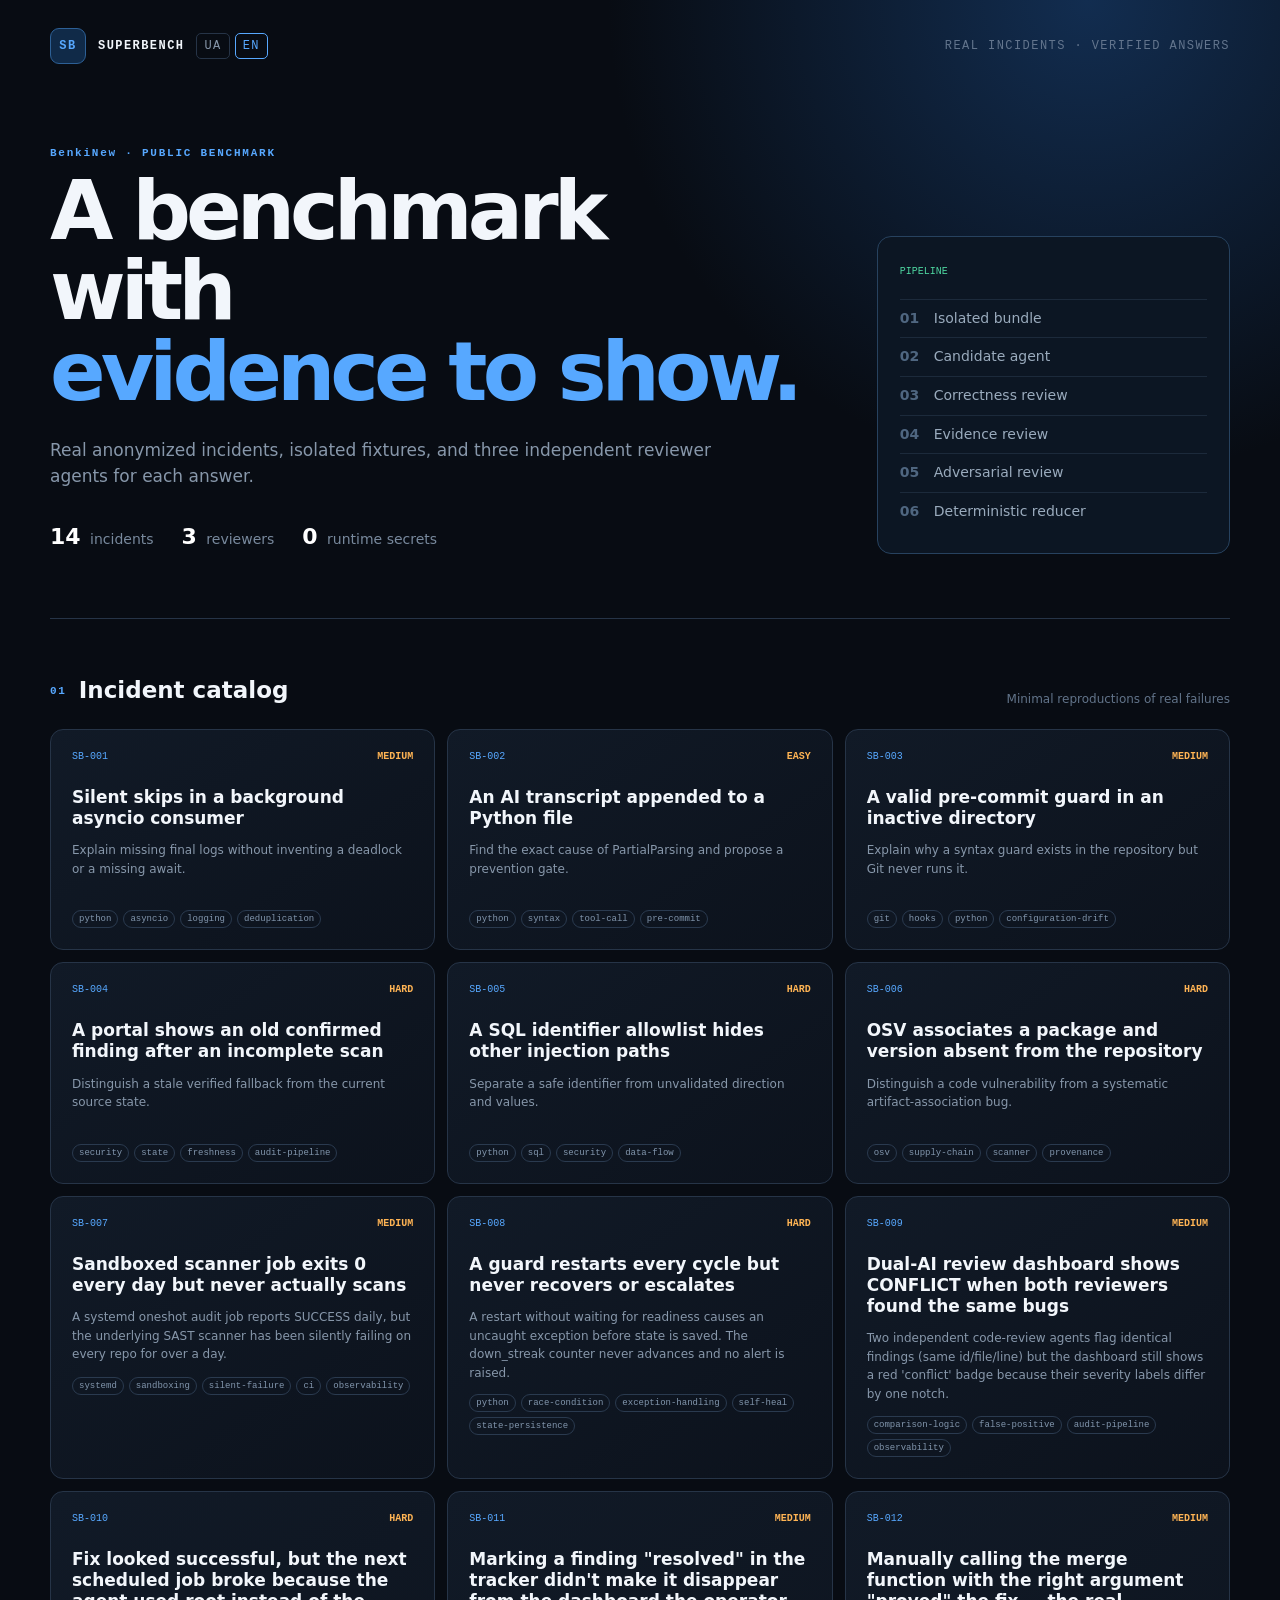
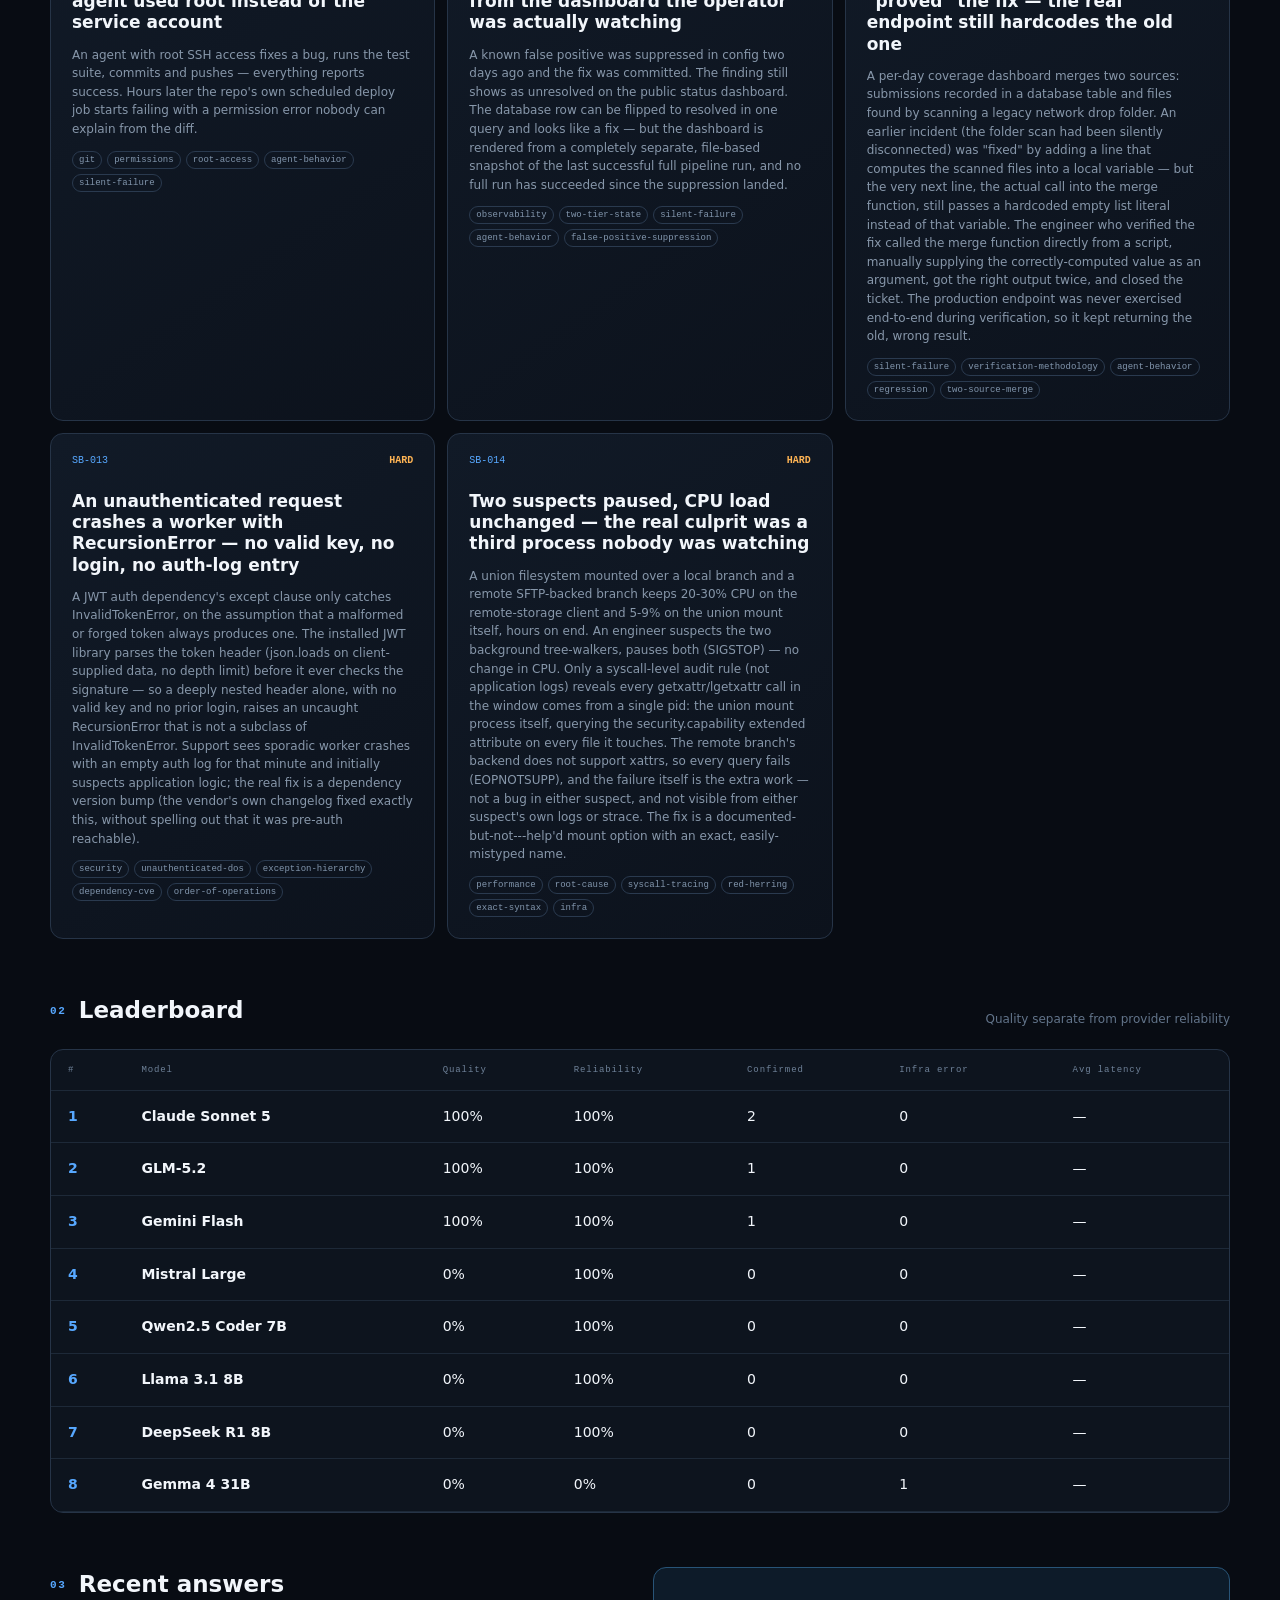
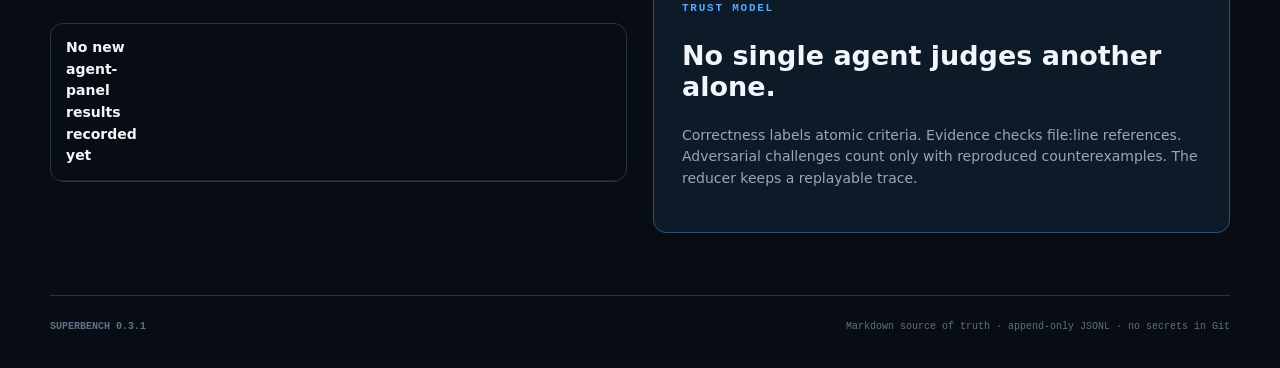
==== site/en/index.html @ d1d745d4 "Add English documentation and static UA EN website switching" ====
<!doctype html><html lang="en"><head><meta charset="utf-8"><meta name="viewport" content="width=device-width,initial-scale=1"><meta name="color-scheme" content="dark"><title>SUPERBENCH · AI Agent Benchmark</title><link rel="stylesheet" href="../assets/app.css"></head><body><main><header><nav><div class="logo">SB</div><b>SUPERBENCH</b><div class="language-switch" aria-label="Site language"><a href="../" lang="uk" hreflang="uk">UA</a><a href="./" lang="en" hreflang="en" aria-current="page">EN</a></div><span>REAL INCIDENTS · VERIFIED ANSWERS</span></nav><div class="hero"><div><p class="eyebrow">BenkiNew · PUBLIC BENCHMARK</p><h1>A benchmark with<br><em>evidence to show.</em></h1><p class="lead">Real anonymized incidents, isolated fixtures, and three independent reviewer agents for each answer.</p><div class="hero-stats"><span><b>14</b> incidents</span><span><b>3</b> reviewers</span><span><b>0</b> runtime secrets</span></div></div><aside><span>PIPELINE</span><ol><li><b>01</b> Isolated bundle</li><li><b>02</b> Candidate agent</li><li><b>03</b> Correctness review</li><li><b>04</b> Evidence review</li><li><b>05</b> Adversarial review</li><li><b>06</b> Deterministic reducer</li></ol></aside></div></header><section><div class="section-title"><div><span>01</span><h2>Incident catalog</h2></div><p>Minimal reproductions of real failures</p></div><div class="cases"><article class="case"><div class="case-top"><span>SB-001</span><b>medium</b></div><h3>Silent skips in a background asyncio consumer</h3><p>Explain missing final logs without inventing a deadlock or a missing await.</p><div class="tags"><i>python</i><i>asyncio</i><i>logging</i><i>deduplication</i></div></article><article class="case"><div class="case-top"><span>SB-002</span><b>easy</b></div><h3>An AI transcript appended to a Python file</h3><p>Find the exact cause of PartialParsing and propose a prevention gate.</p><div class="tags"><i>python</i><i>syntax</i><i>tool-call</i><i>pre-commit</i></div></article><article class="case"><div class="case-top"><span>SB-003</span><b>medium</b></div><h3>A valid pre-commit guard in an inactive directory</h3><p>Explain why a syntax guard exists in the repository but Git never runs it.</p><div class="tags"><i>git</i><i>hooks</i><i>python</i><i>configuration-drift</i></div></article><article class="case"><div class="case-top"><span>SB-004</span><b>hard</b></div><h3>A portal shows an old confirmed finding after an incomplete scan</h3><p>Distinguish a stale verified fallback from the current source state.</p><div class="tags"><i>security</i><i>state</i><i>freshness</i><i>audit-pipeline</i></div></article><article class="case"><div class="case-top"><span>SB-005</span><b>hard</b></div><h3>A SQL identifier allowlist hides other injection paths</h3><p>Separate a safe identifier from unvalidated direction and values.</p><div class="tags"><i>python</i><i>sql</i><i>security</i><i>data-flow</i></div></article><article class="case"><div class="case-top"><span>SB-006</span><b>hard</b></div><h3>OSV associates a package and version absent from the repository</h3><p>Distinguish a code vulnerability from a systematic artifact-association bug.</p><div class="tags"><i>osv</i><i>supply-chain</i><i>scanner</i><i>provenance</i></div></article><article class="case"><div class="case-top"><span>SB-007</span><b>medium</b></div><h3>Sandboxed scanner job exits 0 every day but never actually scans</h3><p>A systemd oneshot audit job reports SUCCESS daily, but the underlying SAST scanner has been silently failing on every repo for over a day.</p><div class="tags"><i>systemd</i><i>sandboxing</i><i>silent-failure</i><i>ci</i><i>observability</i></div></article><article class="case"><div class="case-top"><span>SB-008</span><b>hard</b></div><h3>A guard restarts every cycle but never recovers or escalates</h3><p>A restart without waiting for readiness causes an uncaught exception before state is saved. The down_streak counter never advances and no alert is raised.</p><div class="tags"><i>python</i><i>race-condition</i><i>exception-handling</i><i>self-heal</i><i>state-persistence</i></div></article><article class="case"><div class="case-top"><span>SB-009</span><b>medium</b></div><h3>Dual-AI review dashboard shows CONFLICT when both reviewers found the same bugs</h3><p>Two independent code-review agents flag identical findings (same id/file/line) but the dashboard still shows a red &#x27;conflict&#x27; badge because their severity labels differ by one notch.</p><div class="tags"><i>comparison-logic</i><i>false-positive</i><i>audit-pipeline</i><i>observability</i></div></article><article class="case"><div class="case-top"><span>SB-010</span><b>hard</b></div><h3>Fix looked successful, but the next scheduled job broke because the agent used root instead of the service account</h3><p>An agent with root SSH access fixes a bug, runs the test suite, commits and pushes — everything reports success. Hours later the repo&#x27;s own scheduled deploy job starts failing with a permission error nobody can explain from the diff.</p><div class="tags"><i>git</i><i>permissions</i><i>root-access</i><i>agent-behavior</i><i>silent-failure</i></div></article><article class="case"><div class="case-top"><span>SB-011</span><b>medium</b></div><h3>Marking a finding &quot;resolved&quot; in the tracker didn&#x27;t make it disappear from the dashboard the operator was actually watching</h3><p>A known false positive was suppressed in config two days ago and the fix was committed. The finding still shows as unresolved on the public status dashboard. The database row can be flipped to resolved in one query and looks like a fix — but the dashboard is rendered from a completely separate, file-based snapshot of the last successful full pipeline run, and no full run has succeeded since the suppression landed.</p><div class="tags"><i>observability</i><i>two-tier-state</i><i>silent-failure</i><i>agent-behavior</i><i>false-positive-suppression</i></div></article><article class="case"><div class="case-top"><span>SB-012</span><b>medium</b></div><h3>Manually calling the merge function with the right argument &quot;proved&quot; the fix — the real endpoint still hardcodes the old one</h3><p>A per-day coverage dashboard merges two sources: submissions recorded in a database table and files found by scanning a legacy network drop folder. An earlier incident (the folder scan had been silently disconnected) was &quot;fixed&quot; by adding a line that computes the scanned files into a local variable — but the very next line, the actual call into the merge function, still passes a hardcoded empty list literal instead of that variable. The engineer who verified the fix called the merge function directly from a script, manually supplying the correctly-computed value as an argument, got the right output twice, and closed the ticket. The production endpoint was never exercised end-to-end during verification, so it kept returning the old, wrong result.</p><div class="tags"><i>silent-failure</i><i>verification-methodology</i><i>agent-behavior</i><i>regression</i><i>two-source-merge</i></div></article><article class="case"><div class="case-top"><span>SB-013</span><b>hard</b></div><h3>An unauthenticated request crashes a worker with RecursionError — no valid key, no login, no auth-log entry</h3><p>A JWT auth dependency&#x27;s except clause only catches InvalidTokenError, on the assumption that a malformed or forged token always produces one. The installed JWT library parses the token header (json.loads on client-supplied data, no depth limit) before it ever checks the signature — so a deeply nested header alone, with no valid key and no prior login, raises an uncaught RecursionError that is not a subclass of InvalidTokenError. Support sees sporadic worker crashes with an empty auth log for that minute and initially suspects application logic; the real fix is a dependency version bump (the vendor&#x27;s own changelog fixed exactly this, without spelling out that it was pre-auth reachable).</p><div class="tags"><i>security</i><i>unauthenticated-dos</i><i>exception-hierarchy</i><i>dependency-cve</i><i>order-of-operations</i></div></article><article class="case"><div class="case-top"><span>SB-014</span><b>hard</b></div><h3>Two suspects paused, CPU load unchanged — the real culprit was a third process nobody was watching</h3><p>A union filesystem mounted over a local branch and a remote SFTP-backed branch keeps 20-30% CPU on the remote-storage client and 5-9% on the union mount itself, hours on end. An engineer suspects the two background tree-walkers, pauses both (SIGSTOP) — no change in CPU. Only a syscall-level audit rule (not application logs) reveals every getxattr/lgetxattr call in the window comes from a single pid: the union mount process itself, querying the security.capability extended attribute on every file it touches. The remote branch&#x27;s backend does not support xattrs, so every query fails (EOPNOTSUPP), and the failure itself is the extra work — not a bug in either suspect, and not visible from either suspect&#x27;s own logs or strace. The fix is a documented-but-not---help&#x27;d mount option with an exact, easily-mistyped name.</p><div class="tags"><i>performance</i><i>root-cause</i><i>syscall-tracing</i><i>red-herring</i><i>exact-syntax</i><i>infra</i></div></article></div></section><section><div class="section-title"><div><span>02</span><h2>Leaderboard</h2></div><p>Quality separate from provider reliability</p></div><div class="table-wrap"><table><thead><tr><th>#</th><th>Model</th><th>Quality</th><th>Reliability</th><th>Confirmed</th><th>Infra error</th><th>Avg latency</th></tr></thead><tbody><tr><td><strong>1</strong></td><td><b>Claude Sonnet 5</b></td><td>100%</td><td>100%</td><td>2</td><td>0</td><td>—</td></tr><tr><td><strong>2</strong></td><td><b>GLM-5.2</b></td><td>100%</td><td>100%</td><td>1</td><td>0</td><td>—</td></tr><tr><td><strong>3</strong></td><td><b>Gemini Flash</b></td><td>100%</td><td>100%</td><td>1</td><td>0</td><td>—</td></tr><tr><td><strong>4</strong></td><td><b>Mistral Large</b></td><td>0%</td><td>100%</td><td>0</td><td>0</td><td>—</td></tr><tr><td><strong>5</strong></td><td><b>Qwen2.5 Coder 7B</b></td><td>0%</td><td>100%</td><td>0</td><td>0</td><td>—</td></tr><tr><td><strong>6</strong></td><td><b>Llama 3.1 8B</b></td><td>0%</td><td>100%</td><td>0</td><td>0</td><td>—</td></tr><tr><td><strong>7</strong></td><td><b>DeepSeek R1 8B</b></td><td>0%</td><td>100%</td><td>0</td><td>0</td><td>—</td></tr><tr><td><strong>8</strong></td><td><b>Gemma 4 31B</b></td><td>0%</td><td>0%</td><td>0</td><td>1</td><td>—</td></tr></tbody></table></div></section><section class="split"><div><div class="section-title"><div><span>03</span><h2>Recent answers</h2></div></div><ul class="recent"><li><b>No new agent-panel results recorded yet</b></li></ul></div><div class="principles"><span>TRUST MODEL</span><h2>No single agent judges another alone.</h2><p>Correctness labels atomic criteria. Evidence checks file:line references. Adversarial challenges count only with reproduced counterexamples. The reducer keeps a replayable trace.</p></div></section><footer><b>SUPERBENCH 0.3.1</b><span>Markdown source of truth · append-only JSONL · no secrets in Git</span></footer></main></body></html>
---- site/assets/app.css ----
:root{--bg:#080c13;--panel:#101824;--line:#263447;--text:#f2f6fb;--muted:#8797aa;--blue:#57a8ff;--green:#4ed6a0;--orange:#ffb454}*{box-sizing:border-box}body{margin:0;background:radial-gradient(circle at 85% 0,#122d50 0,transparent 30rem),var(--bg);color:var(--text);font:14px/1.55 Inter,system-ui,sans-serif}main{width:min(1180px,calc(100% - 36px));margin:auto}header{padding:28px 0 64px;border-bottom:1px solid var(--line)}nav{display:flex;align-items:center;gap:12px;font:12px ui-monospace,monospace;letter-spacing:.12em}nav>span{margin-left:auto;color:#63758d}.logo{display:grid;place-items:center;width:36px;height:36px;border-radius:9px;background:#102a48;border:1px solid #2d6096;color:var(--blue);font-weight:900}.hero{display:grid;grid-template-columns:1.5fr .7fr;gap:70px;align-items:end;padding-top:72px}.eyebrow,.section-title span,.principles>span{color:var(--blue);font:700 11px ui-monospace,monospace;letter-spacing:.16em}h1{font-size:clamp(46px,7vw,82px);line-height:.98;letter-spacing:-.06em;margin:12px 0 25px}h1 em{font-style:normal;color:var(--blue)}.lead{max-width:700px;color:var(--muted);font-size:17px}.hero-stats{display:flex;gap:28px;margin-top:30px;color:#78899d}.hero-stats b{color:#fff;font-size:22px;margin-right:5px}.hero aside{padding:22px;border:1px solid #27425f;border-radius:14px;background:#0c1623}.hero aside>span{font:10px ui-monospace,monospace;color:var(--green)}ol{list-style:none;margin:18px 0 0;padding:0}ol li{padding:8px 0;border-top:1px solid #1c2a3b;color:#9aabbd}ol b{color:#4f6680;margin-right:10px}section{padding-top:54px}.section-title{display:flex;align-items:end;justify-content:space-between;margin-bottom:20px}.section-title>div{display:flex;align-items:center;gap:12px}.section-title h2{margin:0;font-size:23px}.section-title p{margin:0;color:#62748a;font-size:12px}.cases{display:grid;grid-template-columns:repeat(3,1fr);gap:12px}.case{padding:21px;border:1px solid var(--line);border-radius:13px;background:linear-gradient(145deg,#111a27,#0c121c);min-height:220px}.case-top{display:flex;justify-content:space-between;color:var(--blue);font:10px ui-monospace,monospace}.case-top b{color:var(--orange);text-transform:uppercase}.case h3{font-size:17px;line-height:1.25;margin:25px 0 9px}.case p{color:var(--muted);font-size:12px;min-height:57px}.tags{display:flex;flex-wrap:wrap;gap:5px}.tags i{font-style:normal;font:9px ui-monospace,monospace;color:#8296ad;padding:3px 6px;border:1px solid #2a3a4f;border-radius:99px}.table-wrap{overflow:auto;border:1px solid var(--line);border-radius:13px;background:#0d141e}table{border-collapse:collapse;width:100%;min-width:720px}th,td{text-align:left;padding:15px 17px;border-bottom:1px solid #1d2938}th{font:9px ui-monospace,monospace;letter-spacing:.1em;color:#6f8299}td:first-child strong{color:var(--blue)}.split{display:grid;grid-template-columns:1fr 1fr;gap:26px}.recent{list-style:none;margin:0;padding:0;border:1px solid var(--line);border-radius:13px;overflow:hidden}.recent li{display:grid;grid-template-columns:80px 1fr auto;gap:10px;padding:13px 15px;border-bottom:1px solid #1d2938}.recent span{color:var(--blue);font:10px ui-monospace,monospace}.recent i{font:9px ui-monospace,monospace;text-transform:uppercase}.confirmed{color:var(--green)}.rejected{color:#ff6b7a}.pending,.partial{color:var(--orange)}.principles{padding:28px;border:1px solid #285477;border-radius:13px;background:#0d1b29}.principles h2{font-size:27px;line-height:1.15}.principles p{color:#95a7ba}footer{display:flex;justify-content:space-between;margin-top:62px;padding:25px 0 35px;border-top:1px solid var(--line);color:#5e7187;font:10px ui-monospace,monospace}@media(max-width:850px){.hero,.split{grid-template-columns:1fr}.cases{grid-template-columns:repeat(2,1fr)}}@media(max-width:560px){.cases{grid-template-columns:1fr}.hero{padding-top:42px}.section-title p,nav>span{display:none}footer{flex-direction:column;gap:8px}}.language-switch{display:flex;gap:5px}.language-switch a{color:var(--muted);padding:5px 7px;border:1px solid var(--line);border-radius:5px;text-decoration:none}.language-switch a[aria-current="page"]{color:var(--blue);border-color:var(--blue)}.language-switch a:focus-visible{outline:2px solid var(--blue);outline-offset:3px}:root{--bg:var(--ss-bg,#080c13);--panel:var(--ss-surface,#101824);--line:var(--ss-line,#263447);--text:var(--ss-text,#f2f6fb);--muted:var(--ss-text-muted,#8797aa);--blue:var(--ss-info,#57a8ff);--green:var(--ss-ok,#4ed6a0);--orange:var(--ss-warn,#ffb454)}body{font-family:var(--ss-font-sans,system-ui,sans-serif)}
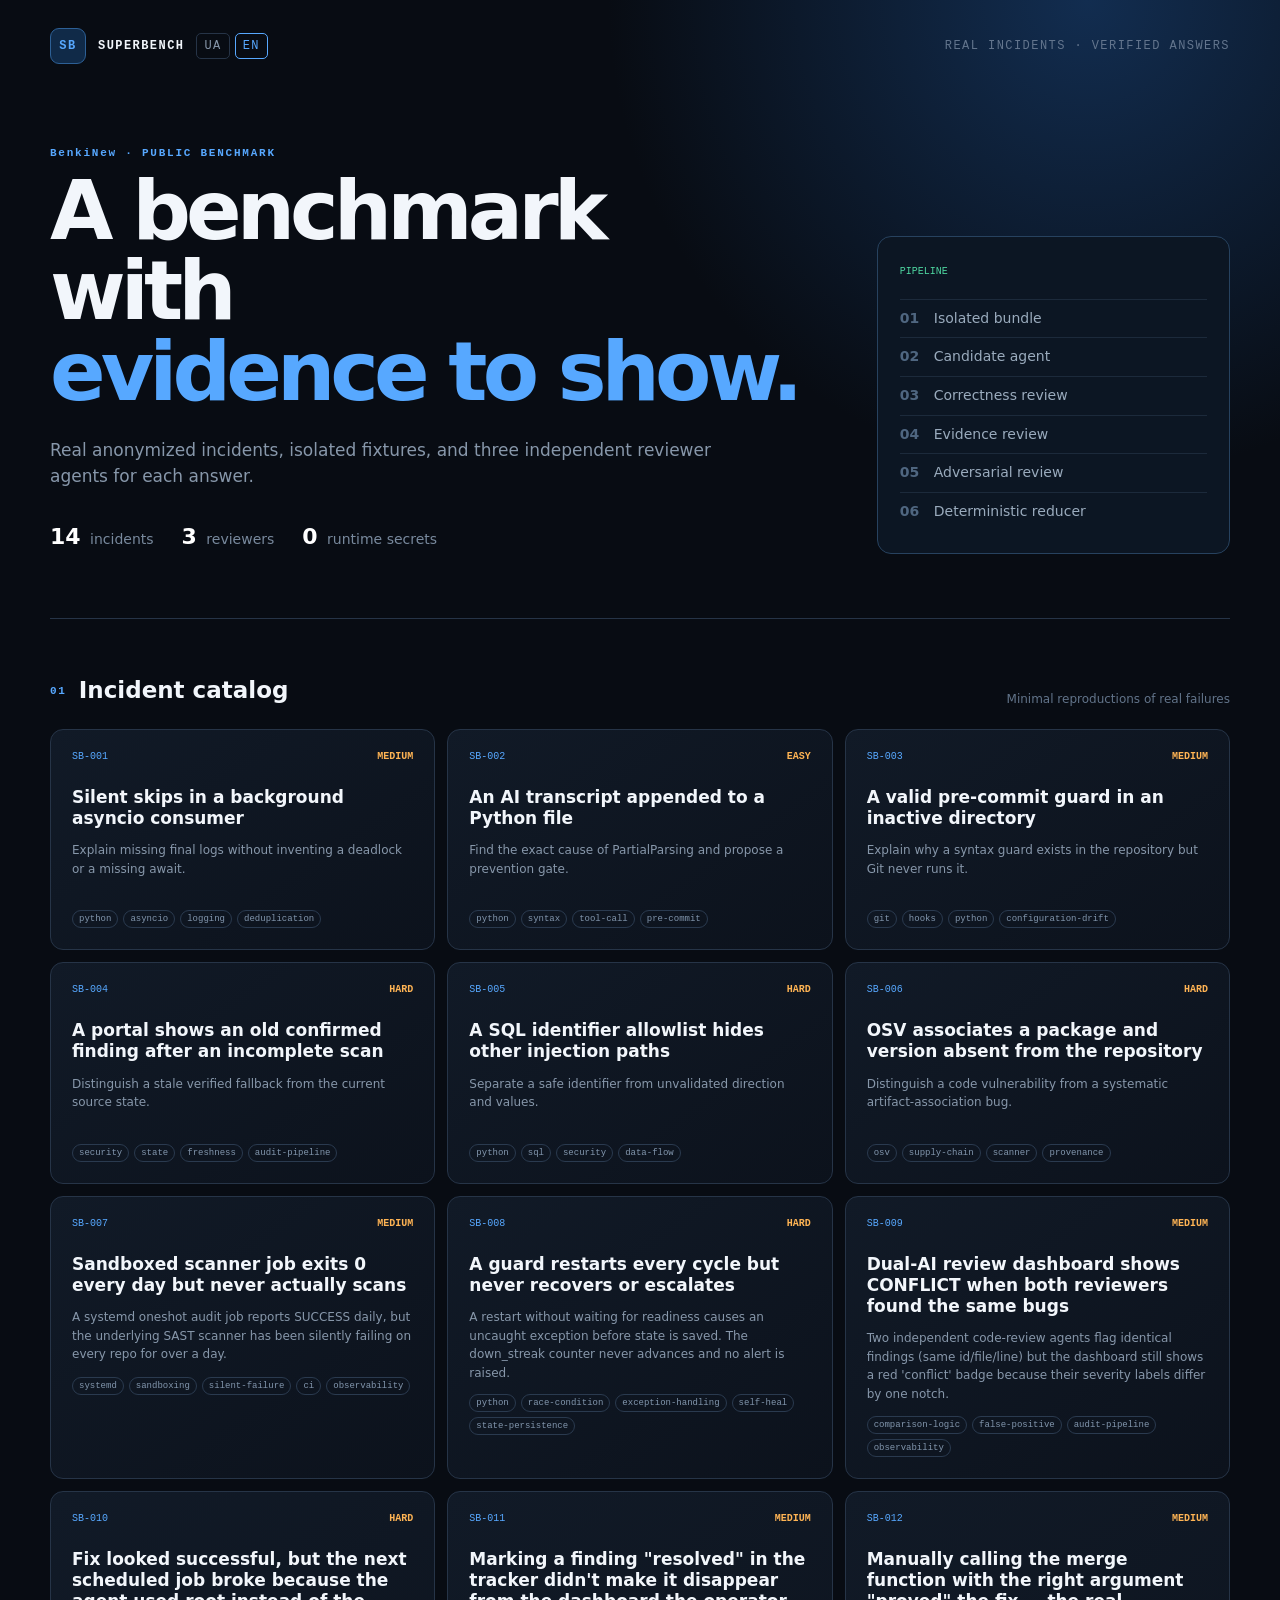
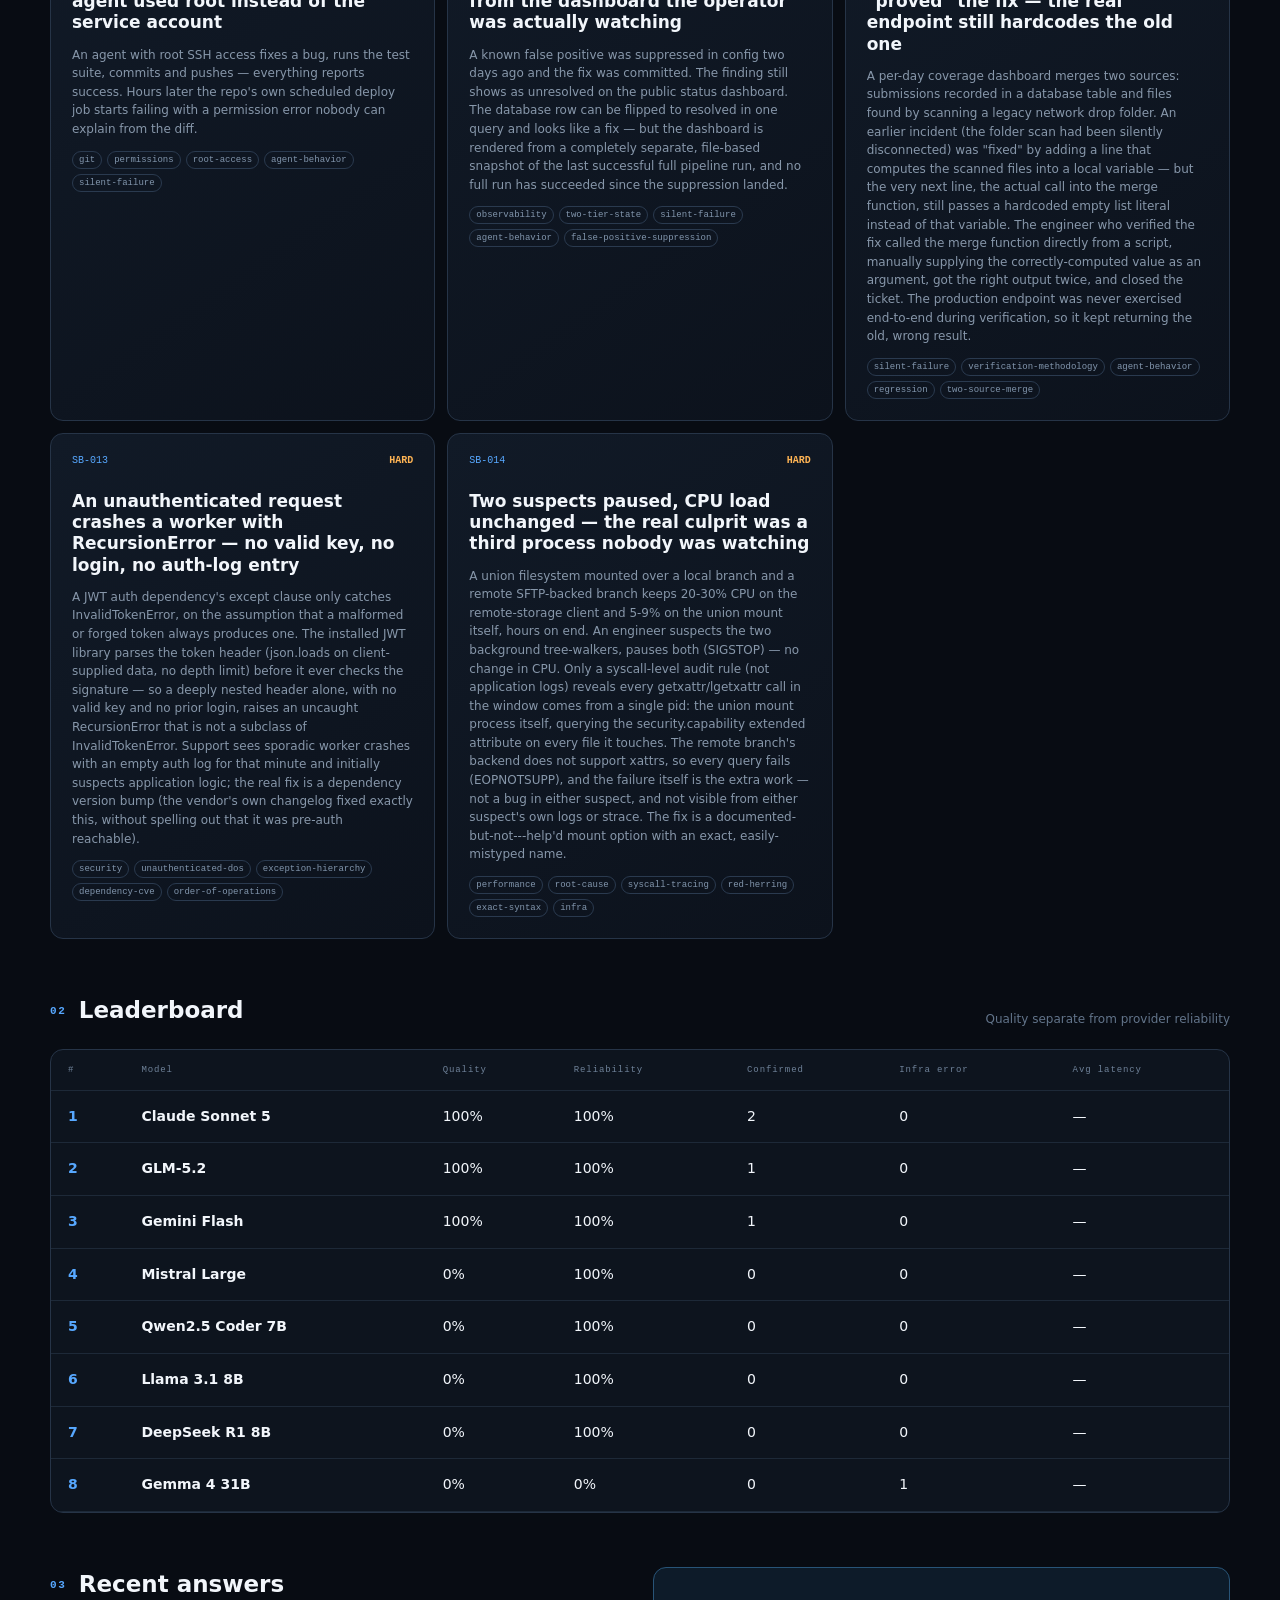
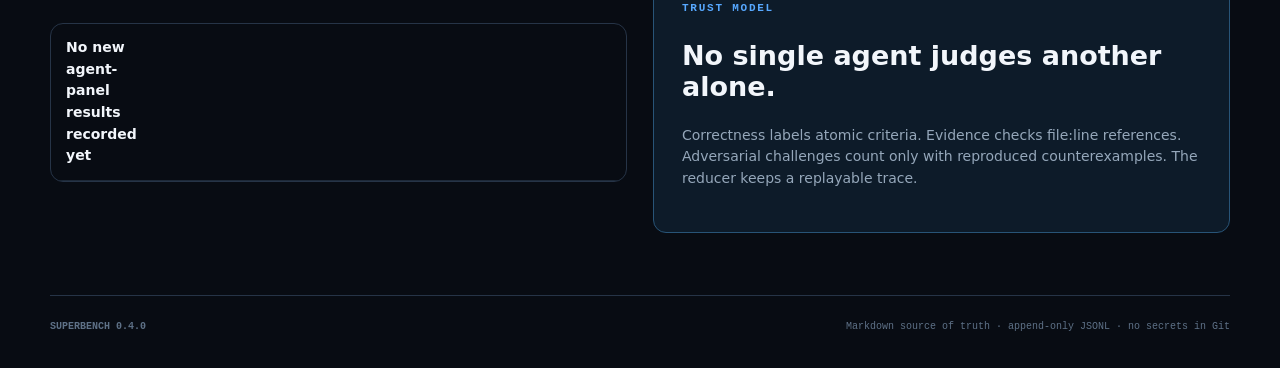
==== commit 0fd2e719: "feat: add experimental scoped repair proof assessments" ====
--- a/site/en/index.html
+++ b/site/en/index.html
@@ -1 +1 @@
-<!doctype html><html lang="en"><head><meta charset="utf-8"><meta name="viewport" content="width=device-width,initial-scale=1"><meta name="color-scheme" content="dark"><title>SUPERBENCH · AI Agent Benchmark</title><link rel="stylesheet" href="../assets/app.css"></head><body><main><header><nav><div class="logo">SB</div><b>SUPERBENCH</b><div class="language-switch" aria-label="Site language"><a href="../" lang="uk" hreflang="uk">UA</a><a href="./" lang="en" hreflang="en" aria-current="page">EN</a></div><span>REAL INCIDENTS · VERIFIED ANSWERS</span></nav><div class="hero"><div><p class="eyebrow">BenkiNew · PUBLIC BENCHMARK</p><h1>A benchmark with<br><em>evidence to show.</em></h1><p class="lead">Real anonymized incidents, isolated fixtures, and three independent reviewer agents for each answer.</p><div class="hero-stats"><span><b>14</b> incidents</span><span><b>3</b> reviewers</span><span><b>0</b> runtime secrets</span></div></div><aside><span>PIPELINE</span><ol><li><b>01</b> Isolated bundle</li><li><b>02</b> Candidate agent</li><li><b>03</b> Correctness review</li><li><b>04</b> Evidence review</li><li><b>05</b> Adversarial review</li><li><b>06</b> Deterministic reducer</li></ol></aside></div></header><section><div class="section-title"><div><span>01</span><h2>Incident catalog</h2></div><p>Minimal reproductions of real failures</p></div><div class="cases"><article class="case"><div class="case-top"><span>SB-001</span><b>medium</b></div><h3>Silent skips in a background asyncio consumer</h3><p>Explain missing final logs without inventing a deadlock or a missing await.</p><div class="tags"><i>python</i><i>asyncio</i><i>logging</i><i>deduplication</i></div></article><article class="case"><div class="case-top"><span>SB-002</span><b>easy</b></div><h3>An AI transcript appended to a Python file</h3><p>Find the exact cause of PartialParsing and propose a prevention gate.</p><div class="tags"><i>python</i><i>syntax</i><i>tool-call</i><i>pre-commit</i></div></article><article class="case"><div class="case-top"><span>SB-003</span><b>medium</b></div><h3>A valid pre-commit guard in an inactive directory</h3><p>Explain why a syntax guard exists in the repository but Git never runs it.</p><div class="tags"><i>git</i><i>hooks</i><i>python</i><i>configuration-drift</i></div></article><article class="case"><div class="case-top"><span>SB-004</span><b>hard</b></div><h3>A portal shows an old confirmed finding after an incomplete scan</h3><p>Distinguish a stale verified fallback from the current source state.</p><div class="tags"><i>security</i><i>state</i><i>freshness</i><i>audit-pipeline</i></div></article><article class="case"><div class="case-top"><span>SB-005</span><b>hard</b></div><h3>A SQL identifier allowlist hides other injection paths</h3><p>Separate a safe identifier from unvalidated direction and values.</p><div class="tags"><i>python</i><i>sql</i><i>security</i><i>data-flow</i></div></article><article class="case"><div class="case-top"><span>SB-006</span><b>hard</b></div><h3>OSV associates a package and version absent from the repository</h3><p>Distinguish a code vulnerability from a systematic artifact-association bug.</p><div class="tags"><i>osv</i><i>supply-chain</i><i>scanner</i><i>provenance</i></div></article><article class="case"><div class="case-top"><span>SB-007</span><b>medium</b></div><h3>Sandboxed scanner job exits 0 every day but never actually scans</h3><p>A systemd oneshot audit job reports SUCCESS daily, but the underlying SAST scanner has been silently failing on every repo for over a day.</p><div class="tags"><i>systemd</i><i>sandboxing</i><i>silent-failure</i><i>ci</i><i>observability</i></div></article><article class="case"><div class="case-top"><span>SB-008</span><b>hard</b></div><h3>A guard restarts every cycle but never recovers or escalates</h3><p>A restart without waiting for readiness causes an uncaught exception before state is saved. The down_streak counter never advances and no alert is raised.</p><div class="tags"><i>python</i><i>race-condition</i><i>exception-handling</i><i>self-heal</i><i>state-persistence</i></div></article><article class="case"><div class="case-top"><span>SB-009</span><b>medium</b></div><h3>Dual-AI review dashboard shows CONFLICT when both reviewers found the same bugs</h3><p>Two independent code-review agents flag identical findings (same id/file/line) but the dashboard still shows a red &#x27;conflict&#x27; badge because their severity labels differ by one notch.</p><div class="tags"><i>comparison-logic</i><i>false-positive</i><i>audit-pipeline</i><i>observability</i></div></article><article class="case"><div class="case-top"><span>SB-010</span><b>hard</b></div><h3>Fix looked successful, but the next scheduled job broke because the agent used root instead of the service account</h3><p>An agent with root SSH access fixes a bug, runs the test suite, commits and pushes — everything reports success. Hours later the repo&#x27;s own scheduled deploy job starts failing with a permission error nobody can explain from the diff.</p><div class="tags"><i>git</i><i>permissions</i><i>root-access</i><i>agent-behavior</i><i>silent-failure</i></div></article><article class="case"><div class="case-top"><span>SB-011</span><b>medium</b></div><h3>Marking a finding &quot;resolved&quot; in the tracker didn&#x27;t make it disappear from the dashboard the operator was actually watching</h3><p>A known false positive was suppressed in config two days ago and the fix was committed. The finding still shows as unresolved on the public status dashboard. The database row can be flipped to resolved in one query and looks like a fix — but the dashboard is rendered from a completely separate, file-based snapshot of the last successful full pipeline run, and no full run has succeeded since the suppression landed.</p><div class="tags"><i>observability</i><i>two-tier-state</i><i>silent-failure</i><i>agent-behavior</i><i>false-positive-suppression</i></div></article><article class="case"><div class="case-top"><span>SB-012</span><b>medium</b></div><h3>Manually calling the merge function with the right argument &quot;proved&quot; the fix — the real endpoint still hardcodes the old one</h3><p>A per-day coverage dashboard merges two sources: submissions recorded in a database table and files found by scanning a legacy network drop folder. An earlier incident (the folder scan had been silently disconnected) was &quot;fixed&quot; by adding a line that computes the scanned files into a local variable — but the very next line, the actual call into the merge function, still passes a hardcoded empty list literal instead of that variable. The engineer who verified the fix called the merge function directly from a script, manually supplying the correctly-computed value as an argument, got the right output twice, and closed the ticket. The production endpoint was never exercised end-to-end during verification, so it kept returning the old, wrong result.</p><div class="tags"><i>silent-failure</i><i>verification-methodology</i><i>agent-behavior</i><i>regression</i><i>two-source-merge</i></div></article><article class="case"><div class="case-top"><span>SB-013</span><b>hard</b></div><h3>An unauthenticated request crashes a worker with RecursionError — no valid key, no login, no auth-log entry</h3><p>A JWT auth dependency&#x27;s except clause only catches InvalidTokenError, on the assumption that a malformed or forged token always produces one. The installed JWT library parses the token header (json.loads on client-supplied data, no depth limit) before it ever checks the signature — so a deeply nested header alone, with no valid key and no prior login, raises an uncaught RecursionError that is not a subclass of InvalidTokenError. Support sees sporadic worker crashes with an empty auth log for that minute and initially suspects application logic; the real fix is a dependency version bump (the vendor&#x27;s own changelog fixed exactly this, without spelling out that it was pre-auth reachable).</p><div class="tags"><i>security</i><i>unauthenticated-dos</i><i>exception-hierarchy</i><i>dependency-cve</i><i>order-of-operations</i></div></article><article class="case"><div class="case-top"><span>SB-014</span><b>hard</b></div><h3>Two suspects paused, CPU load unchanged — the real culprit was a third process nobody was watching</h3><p>A union filesystem mounted over a local branch and a remote SFTP-backed branch keeps 20-30% CPU on the remote-storage client and 5-9% on the union mount itself, hours on end. An engineer suspects the two background tree-walkers, pauses both (SIGSTOP) — no change in CPU. Only a syscall-level audit rule (not application logs) reveals every getxattr/lgetxattr call in the window comes from a single pid: the union mount process itself, querying the security.capability extended attribute on every file it touches. The remote branch&#x27;s backend does not support xattrs, so every query fails (EOPNOTSUPP), and the failure itself is the extra work — not a bug in either suspect, and not visible from either suspect&#x27;s own logs or strace. The fix is a documented-but-not---help&#x27;d mount option with an exact, easily-mistyped name.</p><div class="tags"><i>performance</i><i>root-cause</i><i>syscall-tracing</i><i>red-herring</i><i>exact-syntax</i><i>infra</i></div></article></div></section><section><div class="section-title"><div><span>02</span><h2>Leaderboard</h2></div><p>Quality separate from provider reliability</p></div><div class="table-wrap"><table><thead><tr><th>#</th><th>Model</th><th>Quality</th><th>Reliability</th><th>Confirmed</th><th>Infra error</th><th>Avg latency</th></tr></thead><tbody><tr><td><strong>1</strong></td><td><b>Claude Sonnet 5</b></td><td>100%</td><td>100%</td><td>2</td><td>0</td><td>—</td></tr><tr><td><strong>2</strong></td><td><b>GLM-5.2</b></td><td>100%</td><td>100%</td><td>1</td><td>0</td><td>—</td></tr><tr><td><strong>3</strong></td><td><b>Gemini Flash</b></td><td>100%</td><td>100%</td><td>1</td><td>0</td><td>—</td></tr><tr><td><strong>4</strong></td><td><b>Mistral Large</b></td><td>0%</td><td>100%</td><td>0</td><td>0</td><td>—</td></tr><tr><td><strong>5</strong></td><td><b>Qwen2.5 Coder 7B</b></td><td>0%</td><td>100%</td><td>0</td><td>0</td><td>—</td></tr><tr><td><strong>6</strong></td><td><b>Llama 3.1 8B</b></td><td>0%</td><td>100%</td><td>0</td><td>0</td><td>—</td></tr><tr><td><strong>7</strong></td><td><b>DeepSeek R1 8B</b></td><td>0%</td><td>100%</td><td>0</td><td>0</td><td>—</td></tr><tr><td><strong>8</strong></td><td><b>Gemma 4 31B</b></td><td>0%</td><td>0%</td><td>0</td><td>1</td><td>—</td></tr></tbody></table></div></section><section class="split"><div><div class="section-title"><div><span>03</span><h2>Recent answers</h2></div></div><ul class="recent"><li><b>No new agent-panel results recorded yet</b></li></ul></div><div class="principles"><span>TRUST MODEL</span><h2>No single agent judges another alone.</h2><p>Correctness labels atomic criteria. Evidence checks file:line references. Adversarial challenges count only with reproduced counterexamples. The reducer keeps a replayable trace.</p></div></section><footer><b>SUPERBENCH 0.3.1</b><span>Markdown source of truth · append-only JSONL · no secrets in Git</span></footer></main></body></html>+<!doctype html><html lang="en"><head><meta charset="utf-8"><meta name="viewport" content="width=device-width,initial-scale=1"><meta name="color-scheme" content="dark"><title>SUPERBENCH · AI Agent Benchmark</title><link rel="stylesheet" href="../assets/app.css"><link rel="icon" type="image/svg+xml" href="../assets/favicon.svg"></head><body><main><header><nav><div class="logo">SB</div><b>SUPERBENCH</b><div class="language-switch" aria-label="Site language"><a href="../" lang="uk" hreflang="uk">UA</a><a href="./" lang="en" hreflang="en" aria-current="page">EN</a></div><span>REAL INCIDENTS · VERIFIED ANSWERS</span></nav><div class="hero"><div><p class="eyebrow">BenkiNew · PUBLIC BENCHMARK</p><h1>A benchmark with<br><em>evidence to show.</em></h1><p class="lead">Real anonymized incidents, isolated fixtures, and three independent reviewer agents for each answer.</p><div class="hero-stats"><span><b>14</b> incidents</span><span><b>3</b> reviewers</span><span><b>0</b> runtime secrets</span></div></div><aside><span>PIPELINE</span><ol><li><b>01</b> Isolated bundle</li><li><b>02</b> Candidate agent</li><li><b>03</b> Correctness review</li><li><b>04</b> Evidence review</li><li><b>05</b> Adversarial review</li><li><b>06</b> Deterministic reducer</li></ol></aside></div></header><section><div class="section-title"><div><span>01</span><h2>Incident catalog</h2></div><p>Minimal reproductions of real failures</p></div><div class="cases"><article class="case"><div class="case-top"><span>SB-001</span><b>medium</b></div><h3>Silent skips in a background asyncio consumer</h3><p>Explain missing final logs without inventing a deadlock or a missing await.</p><div class="tags"><i>python</i><i>asyncio</i><i>logging</i><i>deduplication</i></div></article><article class="case"><div class="case-top"><span>SB-002</span><b>easy</b></div><h3>An AI transcript appended to a Python file</h3><p>Find the exact cause of PartialParsing and propose a prevention gate.</p><div class="tags"><i>python</i><i>syntax</i><i>tool-call</i><i>pre-commit</i></div></article><article class="case"><div class="case-top"><span>SB-003</span><b>medium</b></div><h3>A valid pre-commit guard in an inactive directory</h3><p>Explain why a syntax guard exists in the repository but Git never runs it.</p><div class="tags"><i>git</i><i>hooks</i><i>python</i><i>configuration-drift</i></div></article><article class="case"><div class="case-top"><span>SB-004</span><b>hard</b></div><h3>A portal shows an old confirmed finding after an incomplete scan</h3><p>Distinguish a stale verified fallback from the current source state.</p><div class="tags"><i>security</i><i>state</i><i>freshness</i><i>audit-pipeline</i></div></article><article class="case"><div class="case-top"><span>SB-005</span><b>hard</b></div><h3>A SQL identifier allowlist hides other injection paths</h3><p>Separate a safe identifier from unvalidated direction and values.</p><div class="tags"><i>python</i><i>sql</i><i>security</i><i>data-flow</i></div></article><article class="case"><div class="case-top"><span>SB-006</span><b>hard</b></div><h3>OSV associates a package and version absent from the repository</h3><p>Distinguish a code vulnerability from a systematic artifact-association bug.</p><div class="tags"><i>osv</i><i>supply-chain</i><i>scanner</i><i>provenance</i></div></article><article class="case"><div class="case-top"><span>SB-007</span><b>medium</b></div><h3>Sandboxed scanner job exits 0 every day but never actually scans</h3><p>A systemd oneshot audit job reports SUCCESS daily, but the underlying SAST scanner has been silently failing on every repo for over a day.</p><div class="tags"><i>systemd</i><i>sandboxing</i><i>silent-failure</i><i>ci</i><i>observability</i></div></article><article class="case"><div class="case-top"><span>SB-008</span><b>hard</b></div><h3>A guard restarts every cycle but never recovers or escalates</h3><p>A restart without waiting for readiness causes an uncaught exception before state is saved. The down_streak counter never advances and no alert is raised.</p><div class="tags"><i>python</i><i>race-condition</i><i>exception-handling</i><i>self-heal</i><i>state-persistence</i></div></article><article class="case"><div class="case-top"><span>SB-009</span><b>medium</b></div><h3>Dual-AI review dashboard shows CONFLICT when both reviewers found the same bugs</h3><p>Two independent code-review agents flag identical findings (same id/file/line) but the dashboard still shows a red &#x27;conflict&#x27; badge because their severity labels differ by one notch.</p><div class="tags"><i>comparison-logic</i><i>false-positive</i><i>audit-pipeline</i><i>observability</i></div></article><article class="case"><div class="case-top"><span>SB-010</span><b>hard</b></div><h3>Fix looked successful, but the next scheduled job broke because the agent used root instead of the service account</h3><p>An agent with root SSH access fixes a bug, runs the test suite, commits and pushes — everything reports success. Hours later the repo&#x27;s own scheduled deploy job starts failing with a permission error nobody can explain from the diff.</p><div class="tags"><i>git</i><i>permissions</i><i>root-access</i><i>agent-behavior</i><i>silent-failure</i></div></article><article class="case"><div class="case-top"><span>SB-011</span><b>medium</b></div><h3>Marking a finding &quot;resolved&quot; in the tracker didn&#x27;t make it disappear from the dashboard the operator was actually watching</h3><p>A known false positive was suppressed in config two days ago and the fix was committed. The finding still shows as unresolved on the public status dashboard. The database row can be flipped to resolved in one query and looks like a fix — but the dashboard is rendered from a completely separate, file-based snapshot of the last successful full pipeline run, and no full run has succeeded since the suppression landed.</p><div class="tags"><i>observability</i><i>two-tier-state</i><i>silent-failure</i><i>agent-behavior</i><i>false-positive-suppression</i></div></article><article class="case"><div class="case-top"><span>SB-012</span><b>medium</b></div><h3>Manually calling the merge function with the right argument &quot;proved&quot; the fix — the real endpoint still hardcodes the old one</h3><p>A per-day coverage dashboard merges two sources: submissions recorded in a database table and files found by scanning a legacy network drop folder. An earlier incident (the folder scan had been silently disconnected) was &quot;fixed&quot; by adding a line that computes the scanned files into a local variable — but the very next line, the actual call into the merge function, still passes a hardcoded empty list literal instead of that variable. The engineer who verified the fix called the merge function directly from a script, manually supplying the correctly-computed value as an argument, got the right output twice, and closed the ticket. The production endpoint was never exercised end-to-end during verification, so it kept returning the old, wrong result.</p><div class="tags"><i>silent-failure</i><i>verification-methodology</i><i>agent-behavior</i><i>regression</i><i>two-source-merge</i></div></article><article class="case"><div class="case-top"><span>SB-013</span><b>hard</b></div><h3>An unauthenticated request crashes a worker with RecursionError — no valid key, no login, no auth-log entry</h3><p>A JWT auth dependency&#x27;s except clause only catches InvalidTokenError, on the assumption that a malformed or forged token always produces one. The installed JWT library parses the token header (json.loads on client-supplied data, no depth limit) before it ever checks the signature — so a deeply nested header alone, with no valid key and no prior login, raises an uncaught RecursionError that is not a subclass of InvalidTokenError. Support sees sporadic worker crashes with an empty auth log for that minute and initially suspects application logic; the real fix is a dependency version bump (the vendor&#x27;s own changelog fixed exactly this, without spelling out that it was pre-auth reachable).</p><div class="tags"><i>security</i><i>unauthenticated-dos</i><i>exception-hierarchy</i><i>dependency-cve</i><i>order-of-operations</i></div></article><article class="case"><div class="case-top"><span>SB-014</span><b>hard</b></div><h3>Two suspects paused, CPU load unchanged — the real culprit was a third process nobody was watching</h3><p>A union filesystem mounted over a local branch and a remote SFTP-backed branch keeps 20-30% CPU on the remote-storage client and 5-9% on the union mount itself, hours on end. An engineer suspects the two background tree-walkers, pauses both (SIGSTOP) — no change in CPU. Only a syscall-level audit rule (not application logs) reveals every getxattr/lgetxattr call in the window comes from a single pid: the union mount process itself, querying the security.capability extended attribute on every file it touches. The remote branch&#x27;s backend does not support xattrs, so every query fails (EOPNOTSUPP), and the failure itself is the extra work — not a bug in either suspect, and not visible from either suspect&#x27;s own logs or strace. The fix is a documented-but-not---help&#x27;d mount option with an exact, easily-mistyped name.</p><div class="tags"><i>performance</i><i>root-cause</i><i>syscall-tracing</i><i>red-herring</i><i>exact-syntax</i><i>infra</i></div></article></div></section><section><div class="section-title"><div><span>02</span><h2>Leaderboard</h2></div><p>Quality separate from provider reliability</p></div><div class="table-wrap"><table><thead><tr><th>#</th><th>Model</th><th>Quality</th><th>Reliability</th><th>Confirmed</th><th>Infra error</th><th>Avg latency</th></tr></thead><tbody><tr><td><strong>1</strong></td><td><b>Claude Sonnet 5</b></td><td>100%</td><td>100%</td><td>2</td><td>0</td><td>—</td></tr><tr><td><strong>2</strong></td><td><b>GLM-5.2</b></td><td>100%</td><td>100%</td><td>1</td><td>0</td><td>—</td></tr><tr><td><strong>3</strong></td><td><b>Gemini Flash</b></td><td>100%</td><td>100%</td><td>1</td><td>0</td><td>—</td></tr><tr><td><strong>4</strong></td><td><b>Mistral Large</b></td><td>0%</td><td>100%</td><td>0</td><td>0</td><td>—</td></tr><tr><td><strong>5</strong></td><td><b>Qwen2.5 Coder 7B</b></td><td>0%</td><td>100%</td><td>0</td><td>0</td><td>—</td></tr><tr><td><strong>6</strong></td><td><b>Llama 3.1 8B</b></td><td>0%</td><td>100%</td><td>0</td><td>0</td><td>—</td></tr><tr><td><strong>7</strong></td><td><b>DeepSeek R1 8B</b></td><td>0%</td><td>100%</td><td>0</td><td>0</td><td>—</td></tr><tr><td><strong>8</strong></td><td><b>Gemma 4 31B</b></td><td>0%</td><td>0%</td><td>0</td><td>1</td><td>—</td></tr></tbody></table></div></section><section class="split"><div><div class="section-title"><div><span>03</span><h2>Recent answers</h2></div></div><ul class="recent"><li><b>No new agent-panel results recorded yet</b></li></ul></div><div class="principles"><span>TRUST MODEL</span><h2>No single agent judges another alone.</h2><p>Correctness labels atomic criteria. Evidence checks file:line references. Adversarial challenges count only with reproduced counterexamples. The reducer keeps a replayable trace.</p></div></section><footer><b>SUPERBENCH 0.4.0</b><span>Markdown source of truth · append-only JSONL · no secrets in Git</span></footer></main></body></html>
